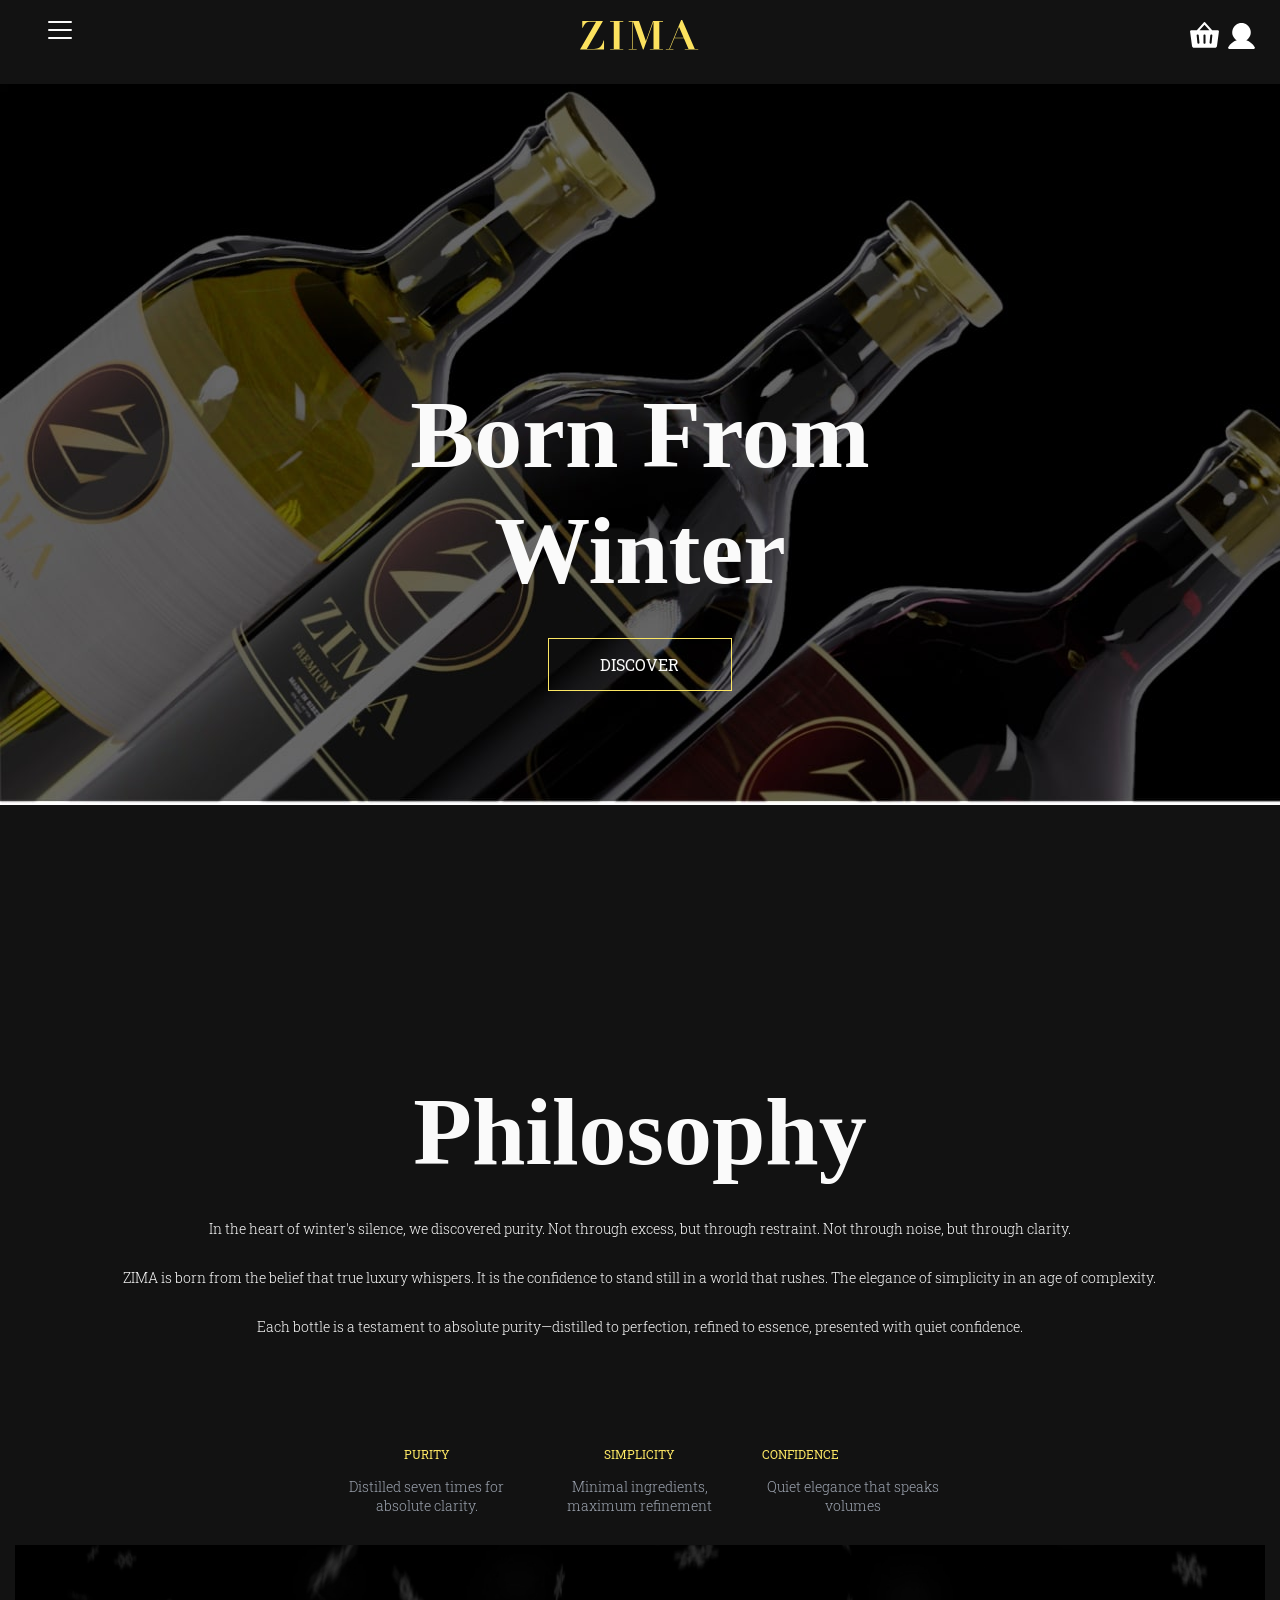
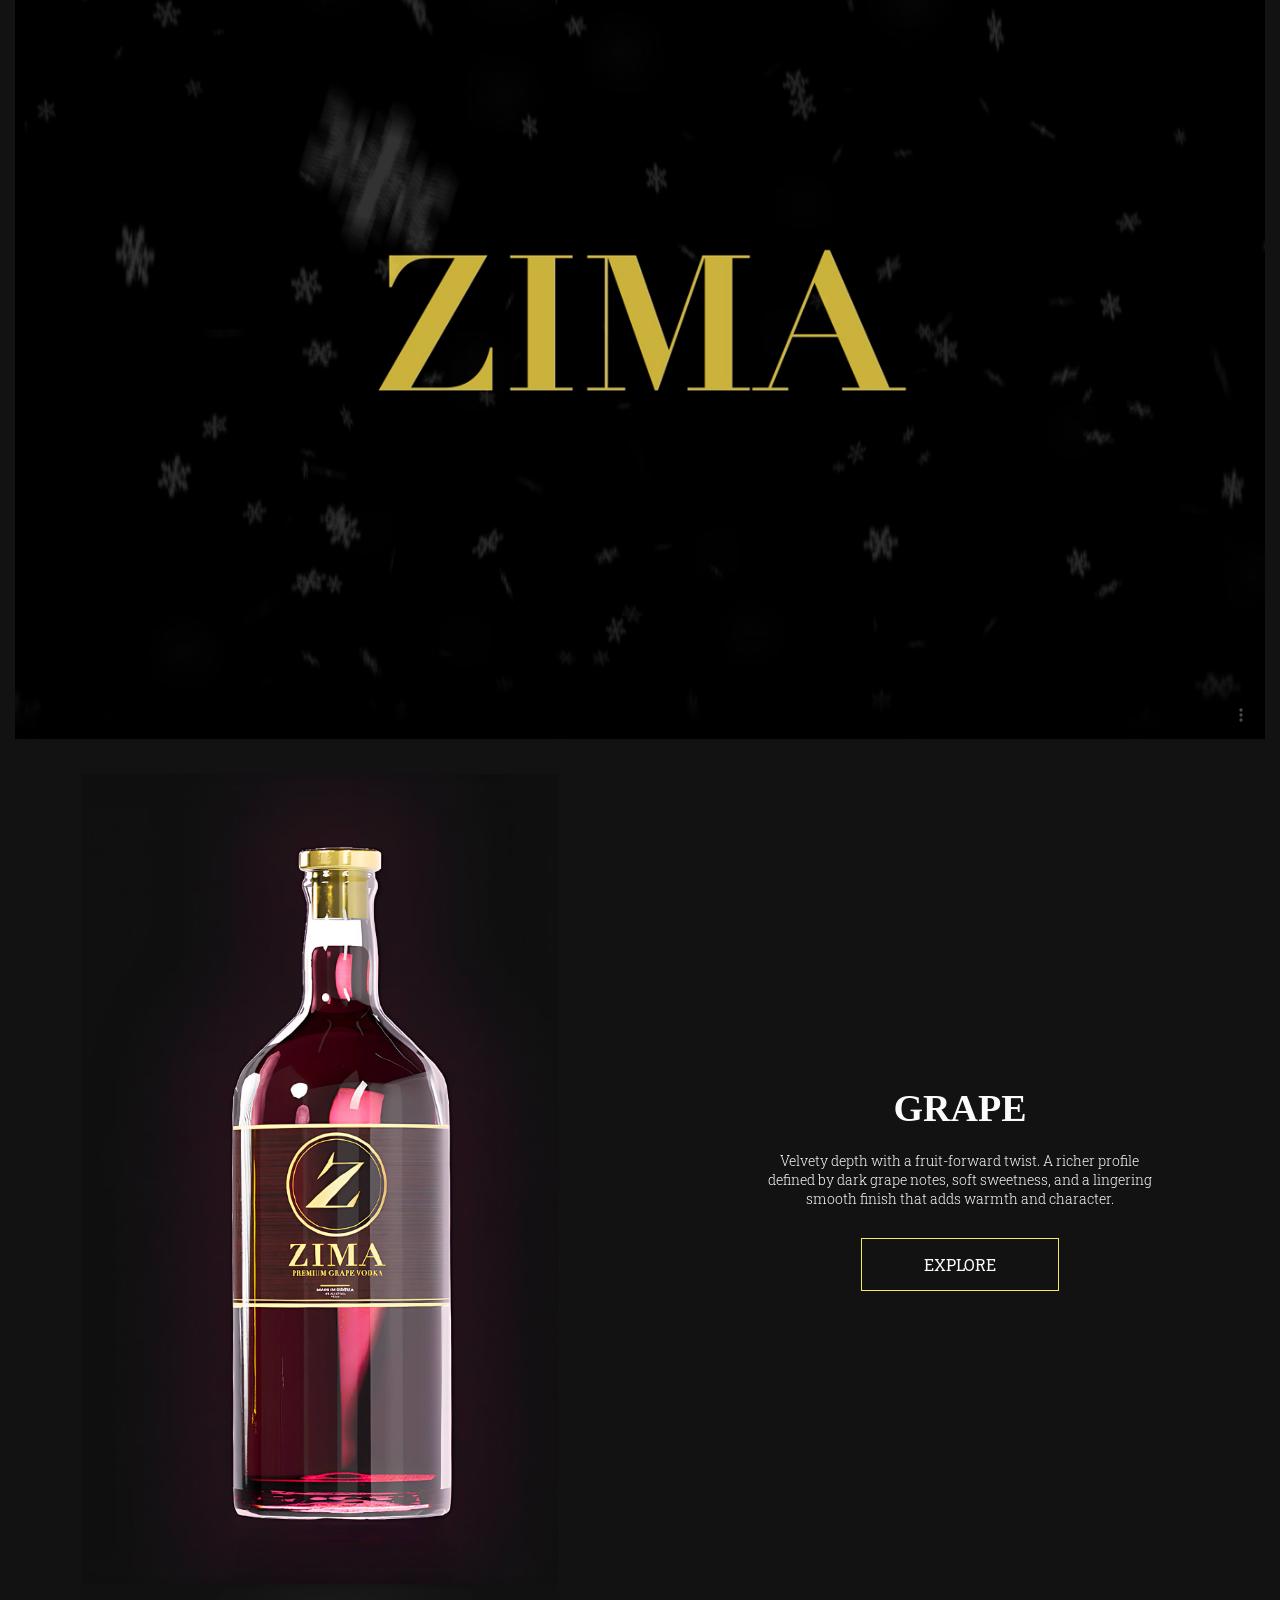
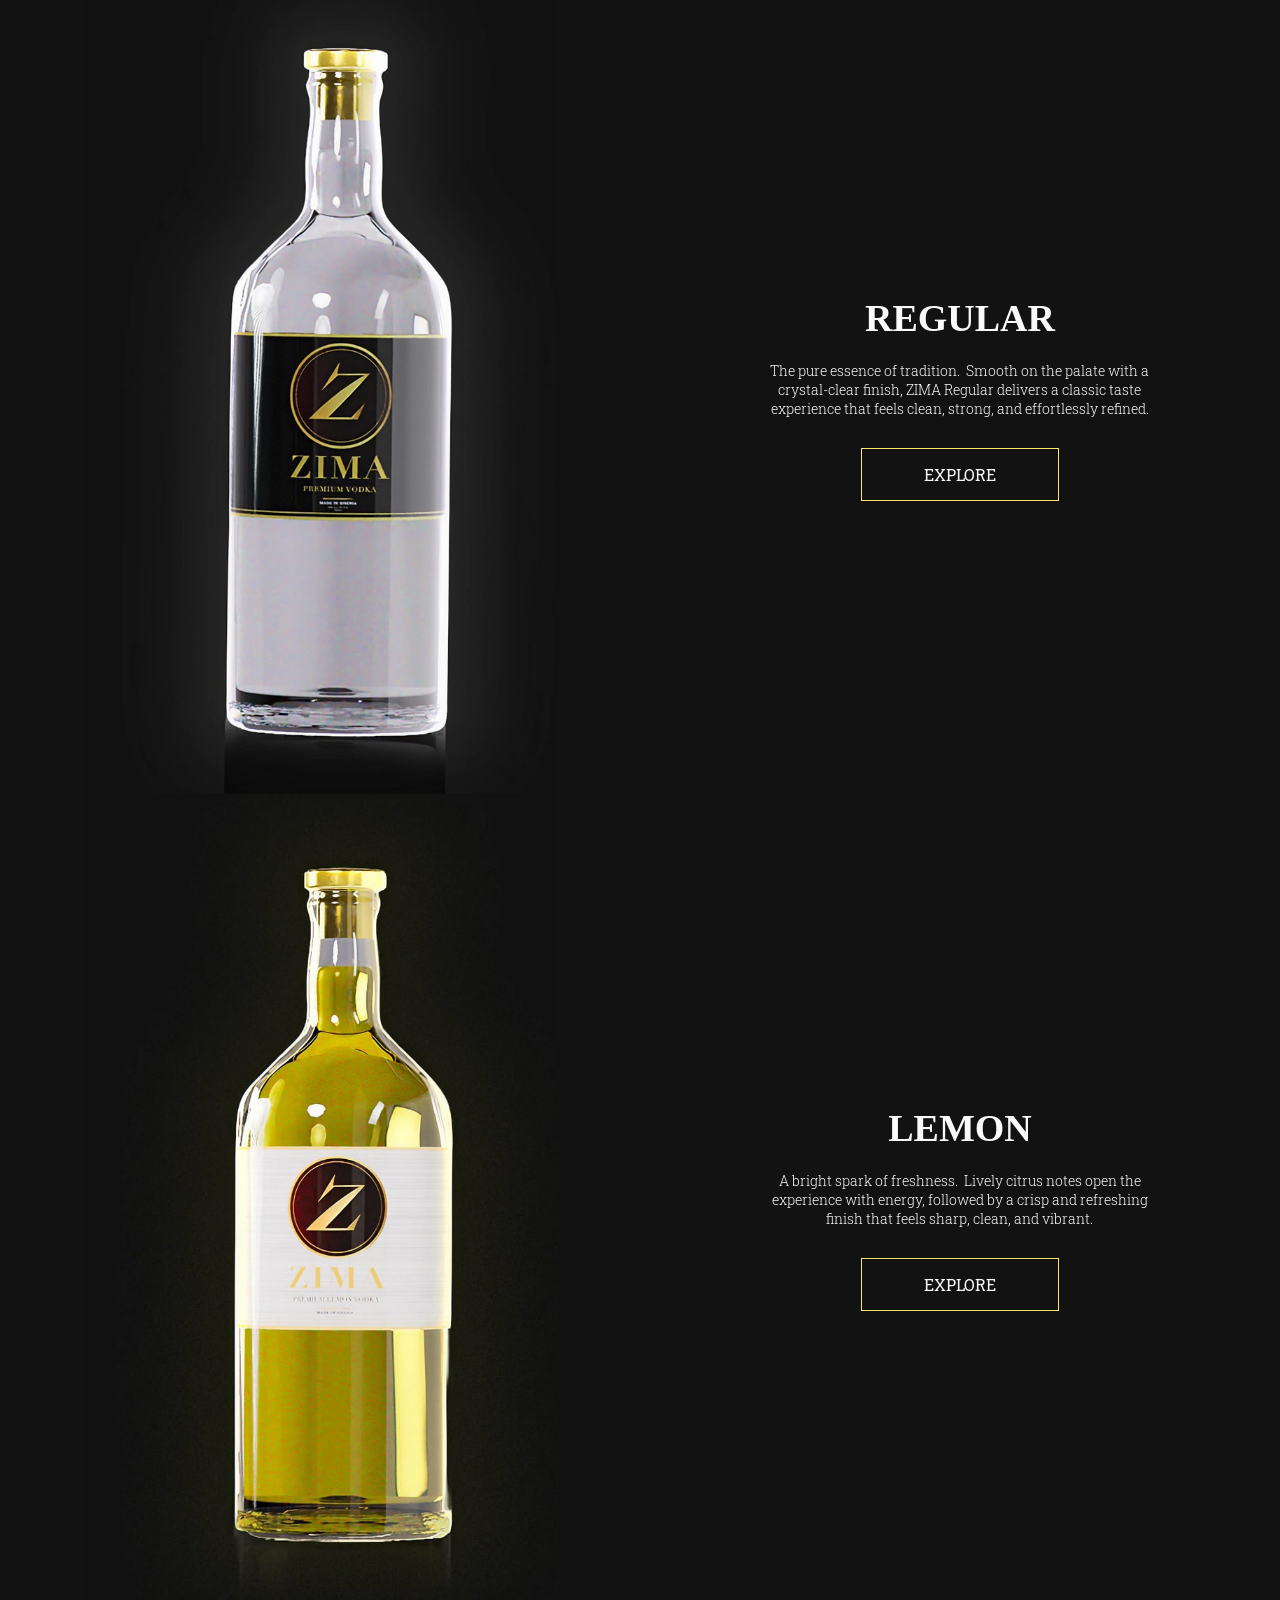
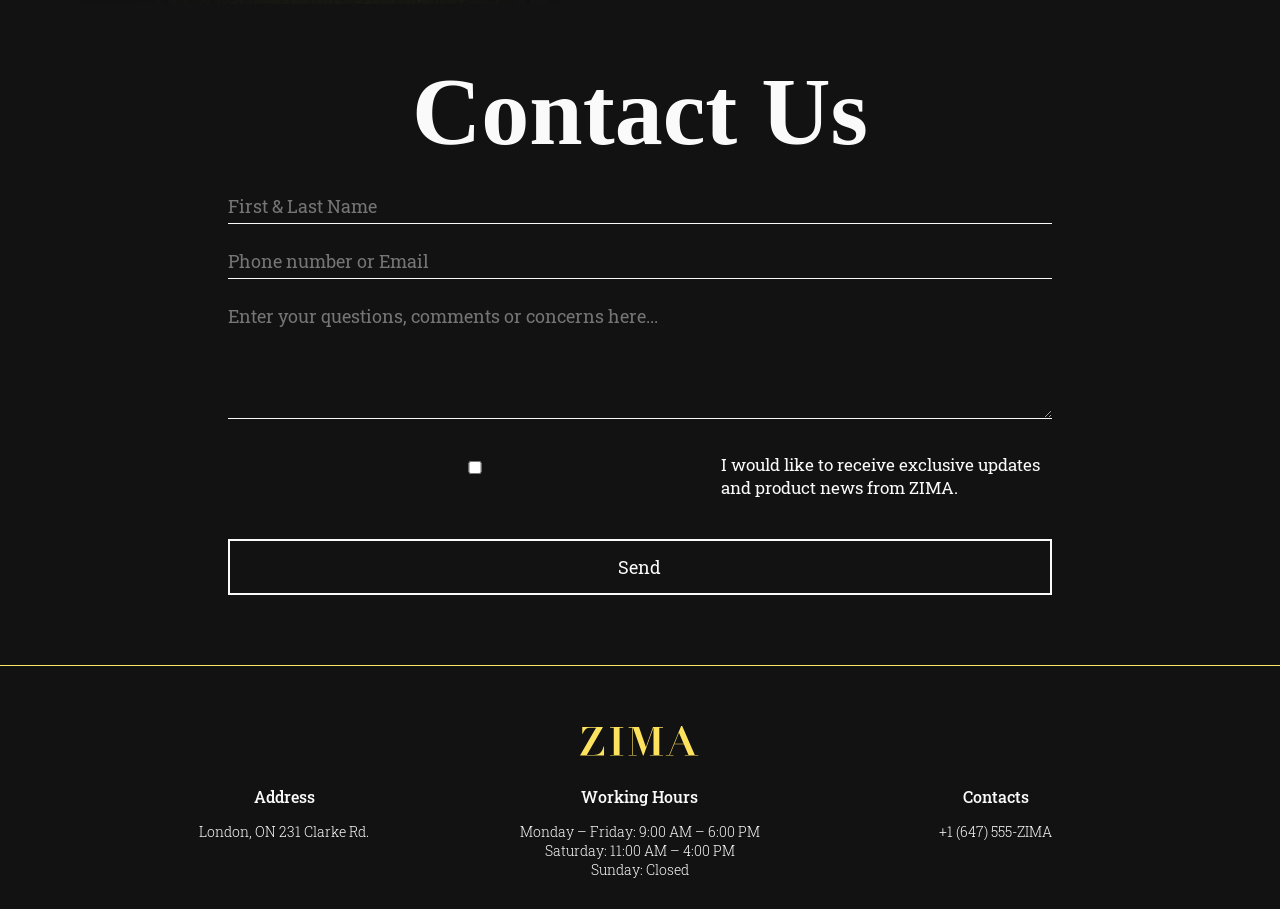
==== index.html @ f65a4633 "Home page RESPONSIVE Had to lock in and code it all in one session, sorry about that. Home page was " ====
<!DOCTYPE html>
<html lang="en">
<head>
    <meta charset="UTF-8">
    <meta name="viewport" content="width=device-width, initial-scale=1.0">
    <link rel="preconnect" href="https://fonts.googleapis.com">
    <link rel="preconnect" href="https://fonts.gstatic.com" crossorigin>
    <link href="https://fonts.googleapis.com/css2?family=GFS+Didot&family=Roboto+Slab:wght@100..900&display=swap" rel="stylesheet">
    <link href="css/main.css" rel="stylesheet">
    <link href="css/grid.css" rel="stylesheet">
    <title>This is ZIMA</title>
</head>
    <body>
        <header class="grid-con center-grid-con" id="nav">
            <h1 class="hidden">Welcome to Zima</h1>
            <nav id="main-nav" class="col-span-full t-col-start-1 t-col-span-2">
                <h2 class="visually-hidden">Main Navigation</h2>
                <button id="button"></button>
                <div id="menu-con">
                    <ul>
                        <li><a href="#">HOME</a></li>
                        <li><a href="#">OUR STORY</a></li>
                        <li><a href="#">CONTACT US</a></li>
                        <li><a href="#">PRODUCTS</a></li>
                        <li><a href="#">FAQ</a></li>
                    </ul>
                </div>
            </nav>
            <div id="logo" class="col-span-full t-col-start-3 t-col-span-3 l-col-start-6 l-col-span-2">
                <img src="images/ZIMA.svg" alt="Zima Logo">
            </div>
            <div class="m-hidden t-col-start-7 t-col-end-7 l-col-start-12 l-col-span-1 nav-icons">
                <img src="images/basket.svg" alt="basket icon">
                <img src="images/user.svg" alt="user profile icon">
            </div>
        </header>
        <main>
            <section id="hero">
                <div class="grid-con" id="home-hero">
                    <h2 class="col-span-full t-col-start-2 t-col-span-5 l-col-start-4 l-col-span-6 h2-main">
                        Born From Winter
                    </h2>
                    <div class="col-start-2 col-span-2 t-col-start-3 t-col-end-6 l-col-start-6 l-col-span-2 hero-btn">
                        <a href="#">DISCOVER</a>
                    </div>
                </div>
            </section>

            <section id="philosophy">
                <div class="grid-con">
                    <div class="ph-main col-span-full">
                        <h2 class="h2-main">
                            Philosophy
                        </h2>
                        <p class="p-main">
                            In the heart of winter's silence, we discovered purity. 
                            Not through excess, but through 
                            restraint. Not through noise, but through clarity.
                        </p>
                        <p class="p-main">ZIMA is born from the belief that true luxury whispers. It is the confidence to stand still in  a  world that rushes. 
                            The elegance of simplicity in an age of complexity.
                        </p>
                        <p class="p-main">Each bottle is a testament to absolute purity—distilled 
                            to perfection, refined to essence, 
                            presented with quiet confidence.
                        </p>
                    </div>
                    <div class="ph-card col-span-2 t-col-start-1 t-col-span-2 l-col-start-4 l-col-span-2">
                        <p class="p-dec">PURITY</p>
                        <p class="p-main">Distilled seven times for absolute 
                            clarity.
                        </p>
                    </div>
                    <div class="ph-card col-span-2 t-col-span-3 l-col-span-2">
                        <p class="p-dec">SIMPLICITY</p>
                        <p class="p-main">Minimal ingredients, maximum 
                            refinement
                        </p>
                    </div>
                    <div class="ph-card m-hidden t-col-span-2 l-col-span-2">
                        <p class="p-dec">CONFIDENCE</p>
                        <p class="p-main">Quiet elegance that speaks 
                            volumes
                        </p>
                    </div>
                </div>
            </section>
            <section id="main-video">
                <div class="grid-con">
                    <div class="video-con col-span-full">
                        <video 
                            id="hero-video"
                            muted 
                            poster="images/video-preview.jpg"
                            controls>

                            <source src="video/final_video_render.webm" type="video/webm">
                            <source src="video/final_video_render.mp4" type="video/mp4">
                        </video>
                    </div>
                </div>
            </section>
            <section id="main-cards">
                    <div class="grid-con" id="card-1">
                        <img src="images/desk_grape_ey3z3j/desk_grape_ey3z3j_c_scale,w_680.jpg" alt="grape flavour bottle" class="col-span-full t-col-span-3 l-col-span-6 card-img">
                        <div class="col-span-full t-col-span-4 l-col-start-8 card-div">
                            <h2 class="h2-main">
                                GRAPE
                            </h2>
                            <p class="p-main">
                                Velvety depth with a fruit-forward twist. A richer profile defined by dark grape notes, soft sweetness, and a lingering smooth finish that adds warmth and character.
                            </p>
                            <div class="hero-btn">
                                <a href="#">EXPLORE</a>
                            </div>
                        </div>
                    </div>
                    <div class="grid-con" id="card-2">
                        <img src="images/desk_regular_b3eu5h/desk_regular_b3eu5h_c_scale,w_680.jpg" alt="regular flavour bottle" class="col-span-full t-col-span-3 l-col-span-6 card-img">
                        <div class="col-span-full t-col-span-4 l-col-start-8 card-div">
                            <h2 class="h2-main">
                                REGULAR
                            </h2>
                            <p class="p-main">
The pure essence of tradition.  Smooth on the palate with a crystal-clear finish, ZIMA Regular delivers a classic taste experience that feels clean, strong, and effortlessly refined.                            </p>
                            <div class="hero-btn">
                                <a href="#">EXPLORE</a>
                            </div>
                        </div>
                    </div>
                    <div class="grid-con" id="card-3">
                        <img src="images/desk_lemon_q3nhhn/desk_lemon_q3nhhn_c_scale,w_680.jpg" alt="lemon flavour bottle" class="col-span-full t-col-span-3 l-col-span-6 card-img">
                        <div class="col-span-full t-col-span-4 l-col-start-8 card-div">
                            <h2 class="h2-main">
                                LEMON
                            </h2>
                            <p class="p-main">
A bright spark of freshness.  Lively citrus notes open the experience with energy, followed by a crisp and refreshing finish that feels sharp, clean, and vibrant.                            </p>
                            <div class="hero-btn">
                                <a href="#">EXPLORE</a>
                            </div>
                        </div>
                    </div>

            </section>
            <section id="contact" class="grid-con">
                <h2 class="h2-main col-span-full">Contact Us</h2>
                <div id="contact-hero-form" class="col-span-full l-col-start-3 l-col-span-8">
                <form action="email.php" method="POST" enctype="text/plain">
                    <input name="fullName" type="text" placeholder="First & Last Name">
                    <input name="contactInfo" type="text" required placeholder="Phone number or Email">
                    <textarea name="msg" placeholder="Enter your questions, comments or concerns here..."></textarea>
                    <label class="checkbox-label">
                        <input type="checkbox" name="newsletter" value="yes">
                            I would like to receive exclusive updates and product news from ZIMA.
                    </label>
                    <input name="submit" type="submit" value="Send">
                </form>
            </div>
            </section>
        </main>
        <footer>
            <div class="grid-con" id="footer-div">
                <div class="footer-img col-start-2 col-span-2 t-col-span-full">
                    <img src="images/ZIMA.svg" alt="zima logo">
                </div>
                
                <div class="footer-text col-span-full l-col-start-2 l-col-span-3">
                    <h3 class="h3-footer">
                        Address
                    </h3>
                    <p class="p-main">
                        London, ON
                        231 Clarke Rd.
                    </p>
                </div>
                <div class="footer-text col-span-full l-col-span-4">
                    <h3 class="h3-footer">
                        Working Hours
                    </h3>
                    <p class="p-main">
                        Monday – Friday: 9:00 AM – 6:00 PM <br> Saturday: 11:00 AM – 4:00 PM <br> Sunday: Closed
                    </p>
                </div>
                <div class="footer-text col-span-full l-col-span-3">
                    <h3 class="h3-footer">
                        Contacts
                    </h3>
                    <p class="p-main">
                        +1 (647) 555-ZIMA
                    </p>
                </div>
            </div>
        </footer>
        <script src="js/main.js"></script>   
    </body>
</html>
---- css/main.css ----
body {
    background-color: #121212;
}



a, ul, p {
    list-style-type: none;
    text-decoration: none;
    color: #fafafa;
    font-family: "Roboto Slab", serif;
}

#nav {
    margin-top: 20px;
}

#main-nav button {
   background: url(../images/menu.svg) center no-repeat;
   border: 0px;
   width: 90px;
   height: 20px;
   transition: all .5s ease;
   display: flex;
   align-items:flex-start;
}


#main-nav button.expanded {
   transform: rotate(90deg);
}

#menu-con {
   margin-top: 20px;
   display: none;
   margin-bottom: 20px;
}

#menu-con.slide-toggle {
   display:flex;
}


#logo {
    display: flex;
    justify-content: flex-start;
    align-items: center;
    margin-top: 20px;
}

#menu-con {
    margin-top: 20px;
   display: none;
   margin-bottom: 20px;
}

#hero {
    background-image: url(../images/desk_main_header_q8n7ln/desk_main_header_q8n7ln_c_scale\,w_1400.jpg);
    height: 100vh;
    background-size: inherit;
    background-repeat: no-repeat;
    display: flex;
    justify-content: center;
    flex-direction: column;
}

.h2-main {
    font-size: 50px;
    font-family: "Didot", serif;
    color: #fafafa;
    text-align: center;
    line-height: 1.2;
}

.p-main {
    color: #fafafa;
    font-size: 14px;
    font-weight: 300;
    text-align: center;
}

.ph-main p{
    margin-bottom: 30px;
}

.ph-main h2 {
    margin: 40px 0px 30px 0px;
}

#main-header {
    display:flex ;
    align-items: center;
}

.hero-btn {
    border: 1px solid #FCE764;
    padding: 15px 45px;
    text-align: center;
    margin-top: 30px;
    transition: all .5s ease-in-out;
}

.hero-btn:hover {
    background-color: #FCE764;
    transition: all .5s ease-in-out;
}

.ph-card {
    display: flex;
    justify-content: center;
    align-items: center;
    flex-direction: column;
}

.ph-card .p-main {
    color: #9CA3AF;
    margin-top: 15px;
}

.p-dec {
    color: #FCE764;
    font-size: 12px;
}

#main-video {
    margin: 30px 0px;
}

.card-div {
    display: flex;
    flex-direction: column;
    align-items: center;
    margin-top: 20px;
}

.card-div .hero-btn {
    width: 50%;
}

.card-div .p-main {
    margin-top: 20px;
}

.card-img {
    height: 67vh;
    margin: auto;
}

#contact {
    margin-top: 50px;
    padding-bottom: 50px;
    border-bottom: 1px solid #FCE764;
}

#contact .h2-main {
    margin-bottom: 20px;
}

#contact-hero-form input,#contact-hero-form textarea {
    font-family: 'Roboto Slab', serif;
    font-size: 18px;
    color: #fafafa;
    background: transparent;
    border: none;
    border-bottom: 1px solid #fafafa;
    padding: 5px 0;
    width: 100%;
    outline: none;
    margin-bottom: 20px;
}


#contact-hero-form input:focus, #contact-hero-form textarea:focus {
    border-bottom-color: #FCE764;
}

#contact-hero-form textarea {
    resize: vertical;
    min-height: 120px;
}

#contact-hero-form input[type="submit"] {
    background: transparent;
    color: #fafafa;
    border: 2px solid #fafafa;
    padding: 14px 40px;
    font-family: 'Roboto Slab', serif;
    font-size: 18px;
    margin-top: 20px;
    cursor: pointer;
}

#contact-hero-form input[type="submit"]:hover {
    background: #fafafa;
    color: #121212;
}
.checkbox-label {
    display: flex;
    align-items: center;
    font-family: 'Roboto Slab', serif;
    font-size: 17px;
    color: #fafafa;
    cursor: pointer;
    margin: 10px 0 20px 0;
}

.checkbox-label input {
    width: 10px;
}

footer {
    padding: 30px;
}

.h3-footer {
    font-size: 16px;
    font-weight: 500;
    font-family: 'Roboto Slab', serif;
    color: #fafafa;
    text-align: center;
    margin: 30px 0px 15px 0px;
}

.footer-img {
    display: flex;
    justify-content: center;
    align-items: center;
    margin-top: 30px;
}

@media screen and (min-width: 700px) {



    #logo {
        height: 64px;
        justify-content: center;
        align-items: flex-start;
        margin-top: 0px;
    }

    .nav-icons {
        display: flex;
        flex-direction: row;
        justify-content: flex-end;
        align-items: flex-start;
    }

    .h2-main {
        font-size: 96px;
    }

    .card-div {
        align-self: center;
    }

    .card-div .h2-main {
        font-size: 38px;
    }

    .ph-main {
        margin-top: 50px;
        padding-left: 100px;
        padding-right: 100px;
    }
    
}

@media screen and (min-width: 1200px) {
    .ph-card {
        margin-top: 80px;
    }

    .card-img {
        height: 90vh;
    }
}
---- css/grid.css ----
/* ---General rules - scales images, videos to size of container--- */
img, embed, object, video, picture {
  max-width: 100%; 
}

/* ---Change the way the box model works, tells the browser to account for any border and padding in the values you specify for an element's width and height.--- */

html {
  box-sizing: border-box; 
}

*, *::before, *::after {
  box-sizing: inherit; 
}

/* ---Mini CSS reset--- */

body, p, h1, h2, h3, h4, h5 {
   margin: 0px; 
   padding: 0px;
}

/* ---Utility Classes--- */

.hidden {
   display: none;
}

.m-hidden {
    display: none;
}

.visually-hidden:not(:focus):not(:active) {
   position: absolute !important; 
   width: 1px !important; 
   height: 1px !important; 
   padding: 0 !important; 
   margin: -1px !important; 
   overflow: hidden !important; 
   clip-path: inset(50%); 
   white-space: nowrap !important; 
   border: 0 !important; 
}

.image-placeholder {
  width: 100%;
  background-color: #eee;
  border: 2px dashed #aaa;
  aspect-ratio: 16/9;
}

.box {
   background-color: #9a2018;
   color: #fff;
   padding: 20px;
   text-align: center;
   margin-top: 10px;
   margin-bottom:10px;
 }

 .center-grid-con {
   margin: 0 auto;
}

 .full-width-grid-con {
   /* set this container as a grid, with 3 columns
   the other grid will sit in the middle column, this allows for overlapping content */
   display: grid; 
	grid-template-columns: 1fr minmax(0, 1200px) 1fr;  
}

/* ---Mobile Library Grid Styles--- */

 .grid-con { 
   display: grid;
   grid-template-columns: repeat(4, minmax(0, 1fr));
   grid-column-gap: 30px;
   max-width: 1200px;
   padding-left: 15px;
   padding-right: 15px;
}

.col-span-1   {grid-column: span 1 / span 1;}
.col-span-2   {grid-column: span 2 / span 2;}
.col-span-3   {grid-column: span 3 / span 3;}
.col-span-4   {grid-column: span 4 / span 4;}
.col-span-full {grid-column: 1 / -1;}

.col-start-1  {grid-column-start: 1;}
.col-start-2  {grid-column-start: 2;}
.col-start-3  {grid-column-start: 3;}
.col-start-4  {grid-column-start: 4;}

.col-end-1 {grid-column-end: 1;}
.col-end-2 {grid-column-end: 2;}
.col-end-3 {grid-column-end: 3;}
.col-end-4 {grid-column-end: 4;}
.col-end-5 {grid-column-end: 5;}
.col-span-1   {grid-column: span 1 / span 1;}
.col-span-2   {grid-column: span 2 / span 2;}
.col-span-3   {grid-column: span 3 / span 3;}
.col-span-4   {grid-column: span 4 / span 4;}
.col-span-full {grid-column: 1 / -1;}

.col-start-1  {grid-column-start: 1;}
.col-start-2  {grid-column-start: 2;}
.col-start-3  {grid-column-start: 3;}
.col-start-4  {grid-column-start: 4;}

.col-end-1 {grid-column-end: 1;}
.col-end-2 {grid-column-end: 2;}
.col-end-3 {grid-column-end: 3;}
.col-end-4 {grid-column-end: 4;}
.col-end-5 {grid-column-end: 5;}


/* ---Tablet Library Grid Styles--- */
@media screen and (min-width: 700px) {


    .m-hidden {
        display: block;
    }
    
    .grid-con { 
        grid-template-columns: repeat(7, minmax(0, 1fr));
        max-width: 900px;
     }

    .t-col-span-1 {grid-column: span 1 / span 1;}
    .t-col-span-2 {grid-column: span 2 / span 2;}
    .t-col-span-3 {grid-column: span 3 / span 3;}
    .t-col-span-4 {grid-column: span 4 / span 4;}
    .t-col-span-5 {grid-column: span 5 / span 5;}
    .t-col-span-6 {grid-column: span 6 / span 6;}
    .t-col-span-7 {grid-column: span 7 / span 7;}
    .t-col-span-full {grid-column: 1 / -1;}


    .t-col-start-1   {grid-column-start: 1;}
    .t-col-start-2   {grid-column-start: 2;}
    .t-col-start-3   {grid-column-start: 3;}
    .t-col-start-4   {grid-column-start: 4;}
    .t-col-start-5   {grid-column-start: 5;}
    .t-col-start-6   {grid-column-start: 6;}
    .t-col-start-7   {grid-column-start: 7;}

    .t-col-end-1  {grid-column-end: 1;}
    .t-col-end-2  {grid-column-end: 2;}
    .t-col-end-3  {grid-column-end: 3;}
    .t-col-end-4  {grid-column-end: 4;}
    .t-col-end-5  {grid-column-end: 5;}
    .t-col-end-6  {grid-column-end: 6;}
    .t-col-end-7  {grid-column-end: 7;}
 }

/* ---Desktop Library Grid Styles--- */

@media screen and (min-width: 1200px) { 

    .grid-con { 
       grid-template-columns: repeat(12, minmax(0, 1fr));
       max-width: 1300px;
    }
 
    .l-col-span-1 {grid-column: span 1 / span 1;}
    .l-col-span-2 {grid-column: span 2 / span 2;}
    .l-col-span-3 {grid-column: span 3 / span 3;}
    .l-col-span-4 {grid-column: span 4 / span 4;}
    .l-col-span-5 {grid-column: span 5 / span 5;}
    .l-col-span-6 {grid-column: span 6 / span 6;}
    .l-col-span-7 {grid-column: span 7 / span 7;}
    .l-col-span-8 {grid-column: span 8 / span 8;}
    .l-col-span-9 {grid-column: span 9 / span 9;}
    .l-col-span-10 {grid-column: span 10 / span 10;}
    .l-col-span-11 {grid-column: span 11 / span 11;}
    .l-col-span-12 {grid-column: span 12 / span 12;}
    .l-col-span-full {grid-column: 1 / -1;}
 
    .l-col-start-1   {grid-column-start: 1;}
    .l-col-start-2   {grid-column-start: 2;}
    .l-col-start-3   {grid-column-start: 3;}
    .l-col-start-4   {grid-column-start: 4;}
    .l-col-start-5   {grid-column-start: 5;}
    .l-col-start-6   {grid-column-start: 6;}
    .l-col-start-7   {grid-column-start: 7;}
    .l-col-start-8   {grid-column-start: 8;}
    .l-col-start-9   {grid-column-start: 9;}
    .l-col-start-10  {grid-column-start: 10;}
    .l-col-start-11  {grid-column-start: 11;}
    .l-col-start-12  {grid-column-start: 12;}
    .l-col-start-13  {grid-column-start: 13;}
 
    .l-col-end-1  {grid-column-end: 1;}
    .l-col-end-2  {grid-column-end: 2;}
    .l-col-end-3  {grid-column-end: 3;}
    .l-col-end-4  {grid-column-end: 4;}
    .l-col-end-5  {grid-column-end: 5;}
    .l-col-end-6  {grid-column-end: 6;}
    .l-col-end-7  {grid-column-end: 7;}
    .l-col-end-8  {grid-column-end: 8;}
    .l-col-end-9  {grid-column-end: 9;}
    .l-col-end-10 {grid-column-end: 10;}
    .l-col-end-11 {grid-column-end: 11;}
    .l-col-end-12 {grid-column-end: 12;}
    .l-col-end-13 {grid-column-end: 13;}
 }

/* ---X-Large Desktop Library Grid Styles--- */

@media screen and (min-width: 1920px) { 

   .grid-con { 
      grid-column-gap: 34px;
      padding-left: 17px;
      padding-right: 17px;
   }

     .xl-col-span-1  { grid-column: span 1; }
  .xl-col-span-2  { grid-column: span 2; }
  .xl-col-span-3  { grid-column: span 3; }
  .xl-col-span-4  { grid-column: span 4; }
  .xl-col-span-5  { grid-column: span 5; }
  .xl-col-span-6  { grid-column: span 6; }
  .xl-col-span-7  { grid-column: span 7; }
  .xl-col-span-8  { grid-column: span 8; }
  .xl-col-span-9  { grid-column: span 9; }
  .xl-col-span-10 { grid-column: span 10; }
  .xl-col-span-11 { grid-column: span 11; }
  .xl-col-span-12 { grid-column: span 12; }
  .xl-col-span-full { grid-column: 1 / -1; }

   .xl-col-start-1	{grid-column-start: 1;}
   .xl-col-start-2	{grid-column-start: 2;}
   .xl-col-start-3	{grid-column-start: 3;}
   .xl-col-start-4	{grid-column-start: 4;}
   .xl-col-start-5	{grid-column-start: 5;}
   .xl-col-start-6	{grid-column-start: 6;}
   .xl-col-start-7	{grid-column-start: 7;}
   .xl-col-start-8	{grid-column-start: 8;}
   .xl-col-start-9	{grid-column-start: 9;}
   .xl-col-start-10	{grid-column-start: 10;}
   .xl-col-start-11	{grid-column-start: 11;}
   .xl-col-start-12	{grid-column-start: 12;}
   .xl-col-start-13	{grid-column-start: 13;}

   .xl-col-end-1	{grid-column-end: 1;}
   .xl-col-end-2	{grid-column-end: 2;}
   .xl-col-end-3	{grid-column-end: 3;}
   .xl-col-end-4	{grid-column-end: 4;}
   .xl-col-end-5	{grid-column-end: 5;}
   .xl-col-end-6	{grid-column-end: 6;}
   .xl-col-end-7	{grid-column-end: 7;}
   .xl-col-end-8	{grid-column-end: 8;}
   .xl-col-end-9	{grid-column-end: 9;}
   .xl-col-end-10	{grid-column-end: 10;}
   .xl-col-end-11	{grid-column-end: 11;}
   .xl-col-end-12	{grid-column-end: 12;}
   .xl-col-end-13	{grid-column-end: 13;}
}
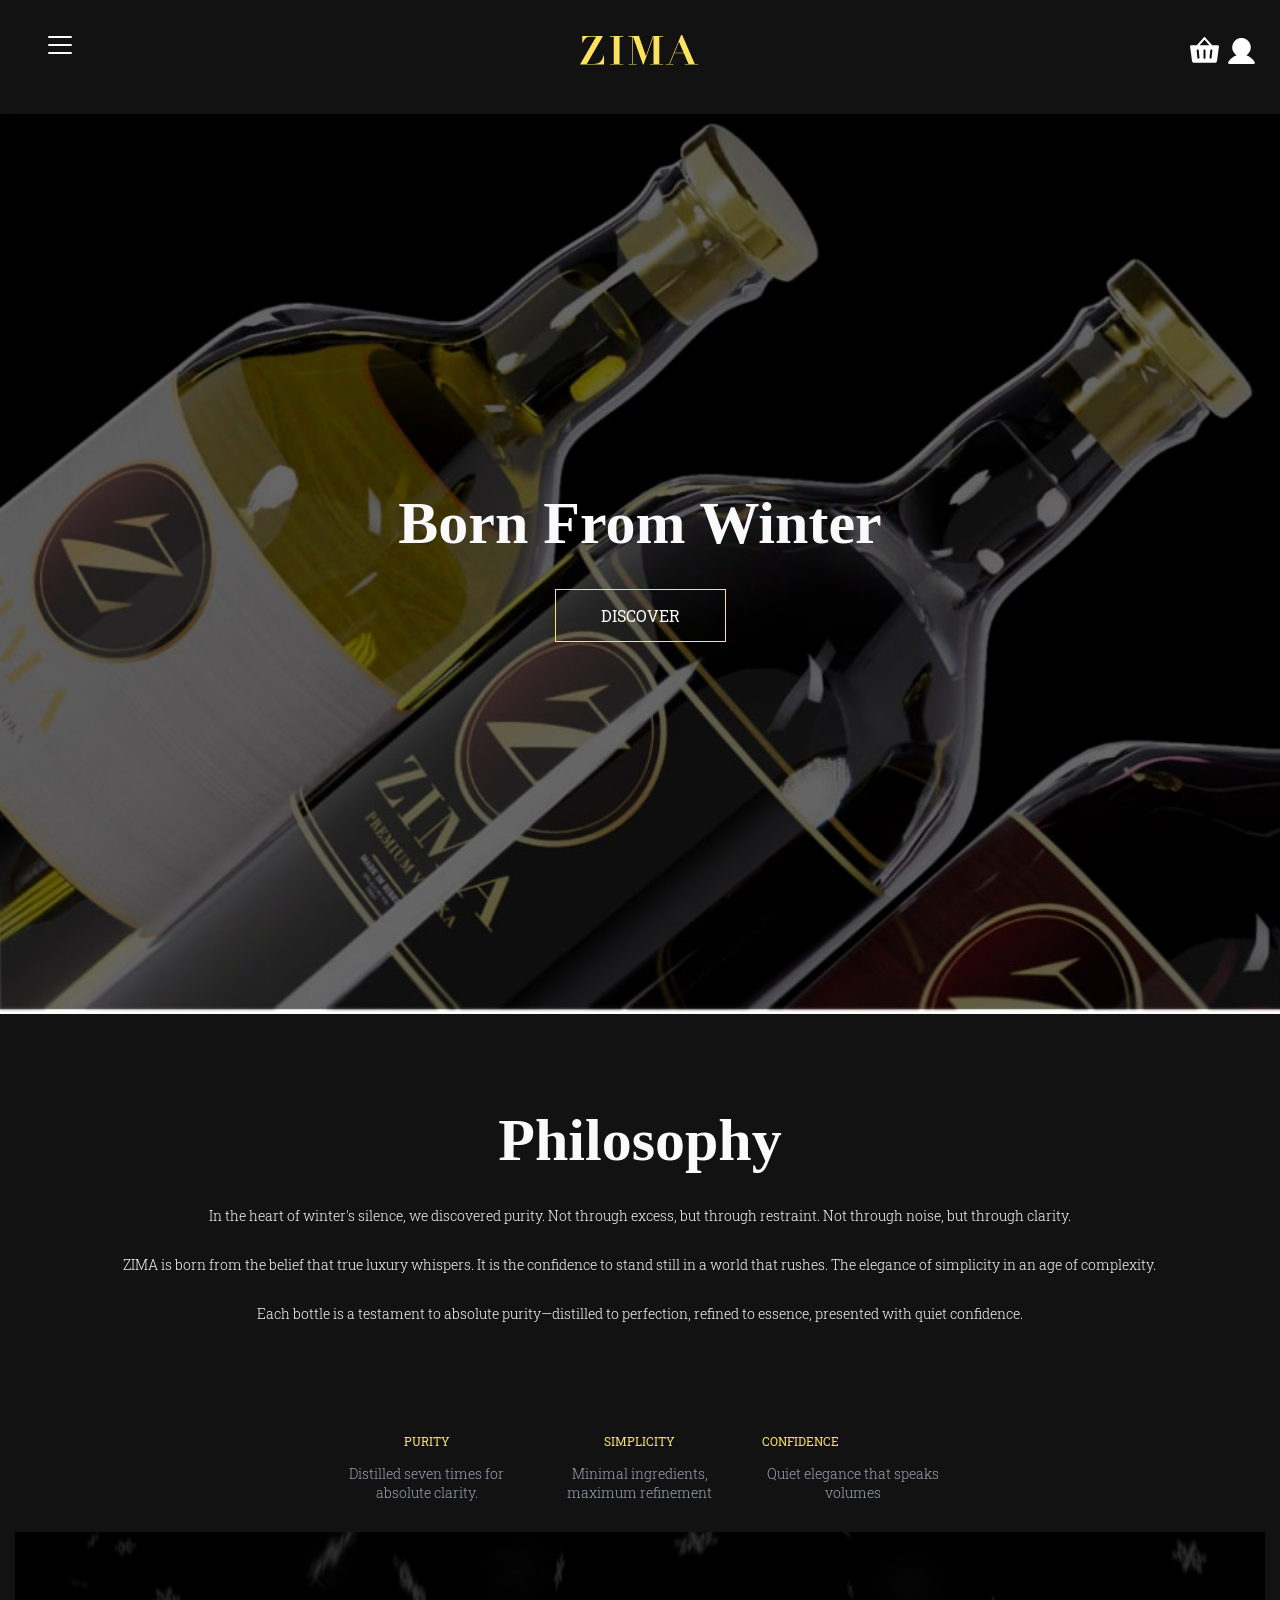
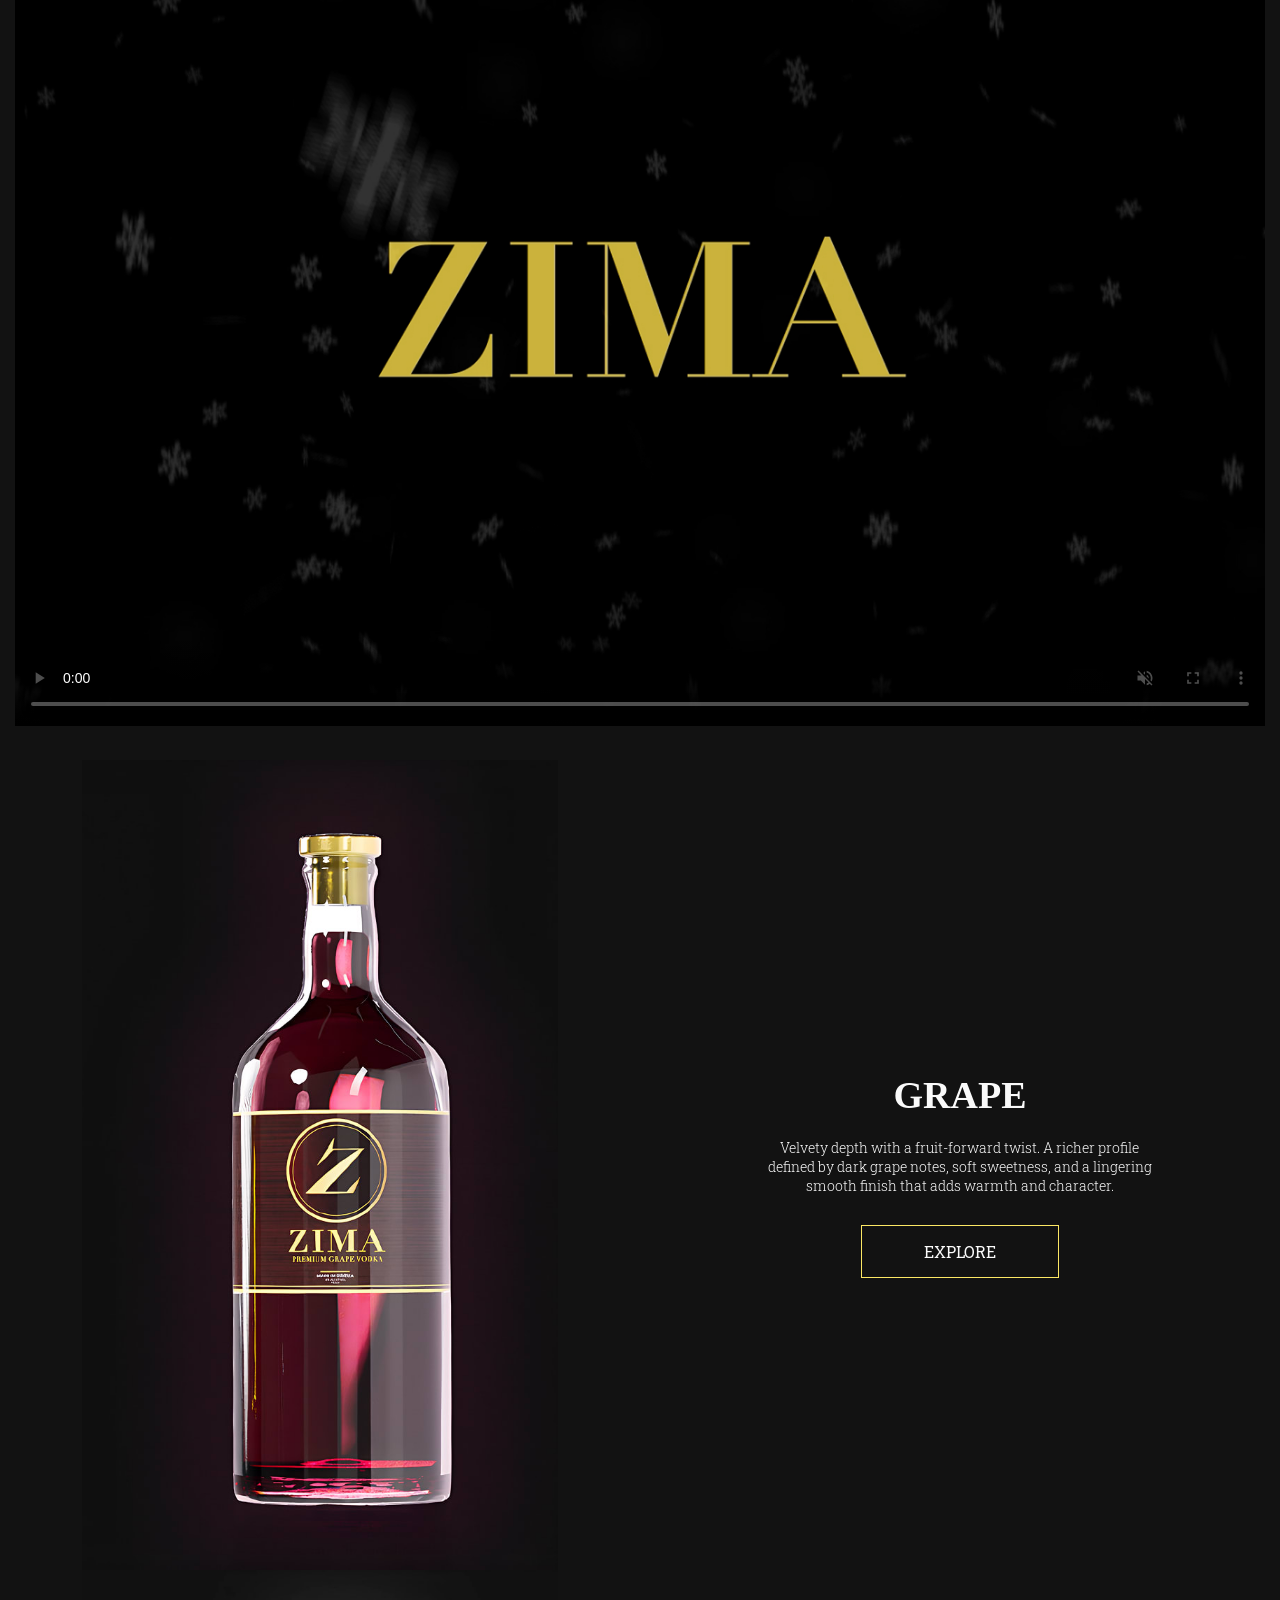
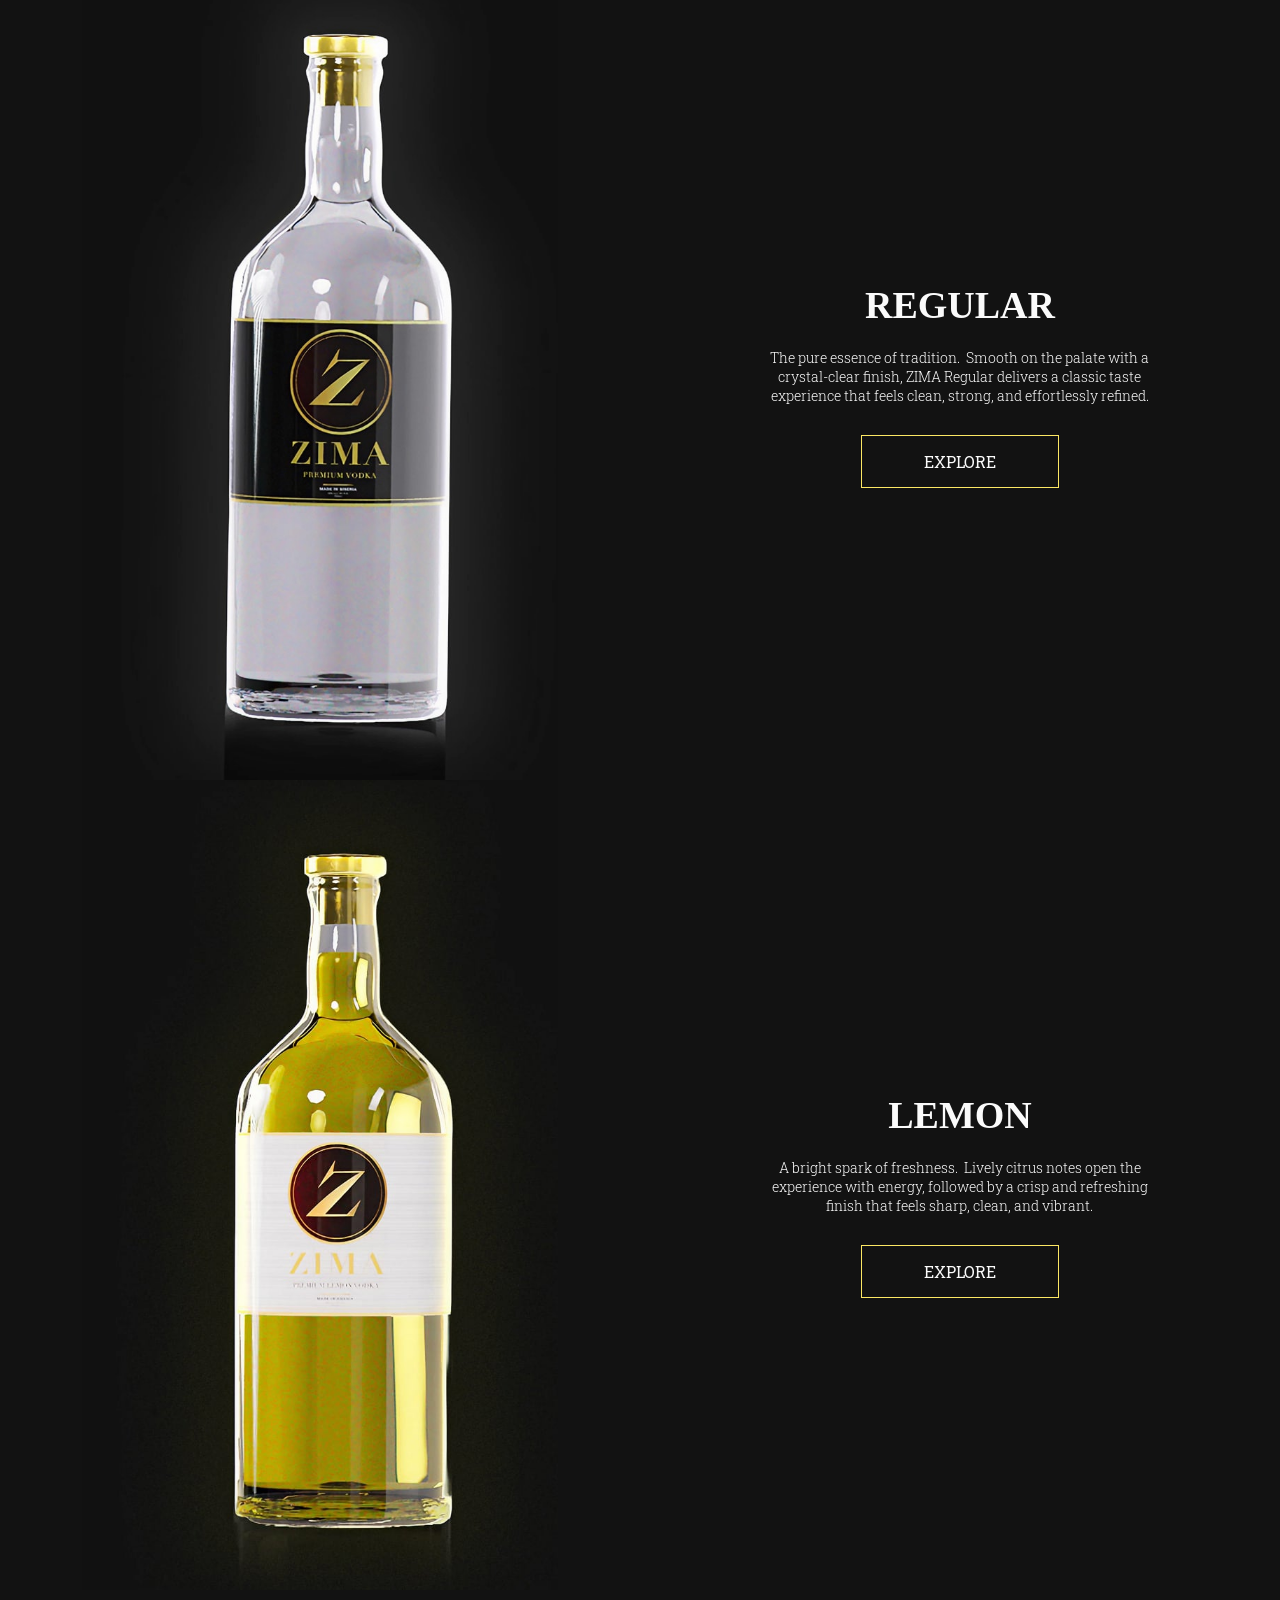
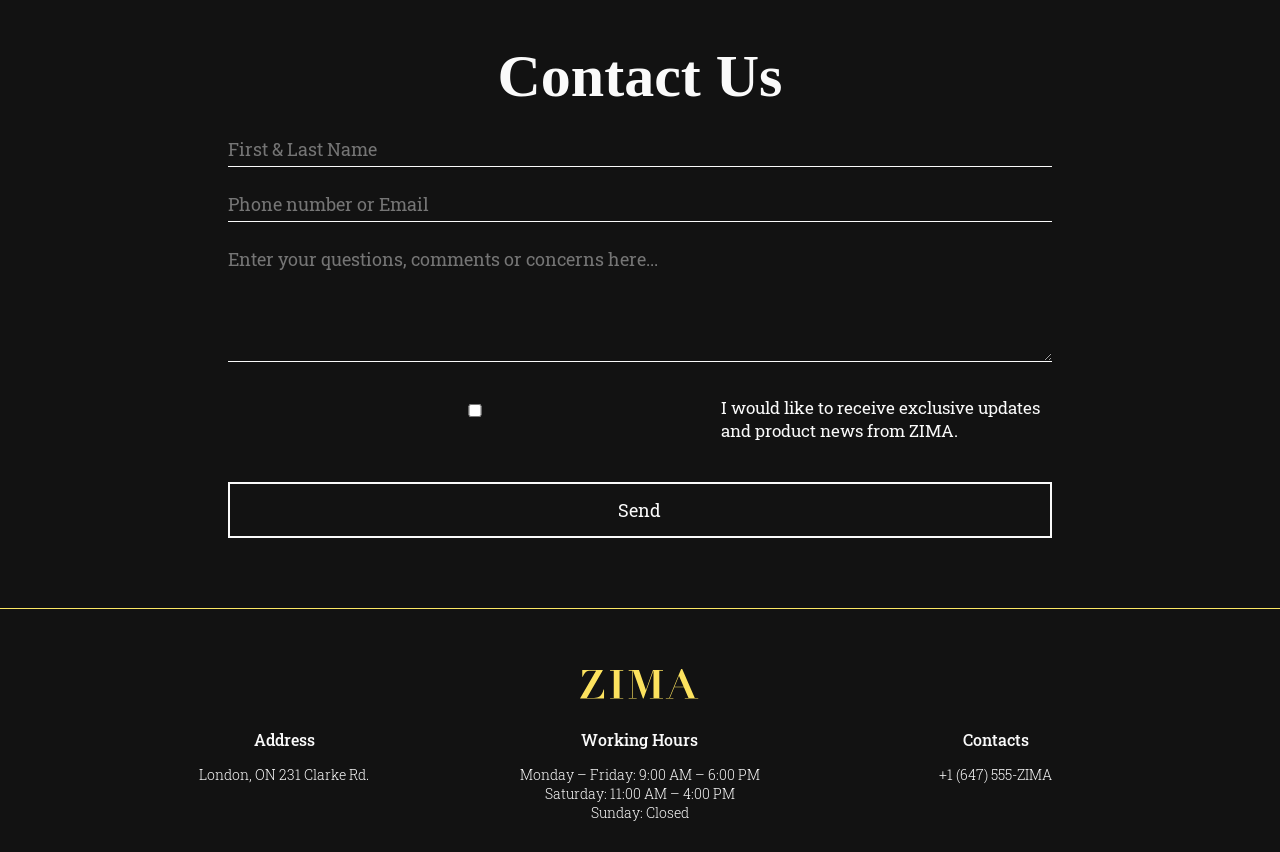
==== commit dcb9266f: "Finished Products Page Finished the final functionality, made fully responsive across all pages." ====
--- a/index.html
+++ b/index.html
@@ -8,7 +8,7 @@
     <link href="https://fonts.googleapis.com/css2?family=GFS+Didot&family=Roboto+Slab:wght@100..900&display=swap" rel="stylesheet">
     <link href="css/main.css" rel="stylesheet">
     <link href="css/grid.css" rel="stylesheet">
-    <title>This is ZIMA</title>
+    <title>This is ZIMA: Home</title>
 </head>
     <body>
         <header class="grid-con center-grid-con" id="nav">
@@ -18,10 +18,10 @@
                 <button id="button"></button>
                 <div id="menu-con">
                     <ul>
-                        <li><a href="#">HOME</a></li>
-                        <li><a href="#">OUR STORY</a></li>
+                        <li><a href="index.html">HOME</a></li>
+                        <li><a href="about-us.html">OUR STORY</a></li>
                         <li><a href="#">CONTACT US</a></li>
-                        <li><a href="#">PRODUCTS</a></li>
+                        <li><a href="regular.html">PRODUCTS</a></li>
                         <li><a href="#">FAQ</a></li>
                     </ul>
                 </div>
@@ -125,7 +125,7 @@
 The pure essence of tradition.   Smooth on the palate with a crystal-clear finish, ZIMA Regular delivers a classic taste experience that feels clean, strong, and effortlessly refined.                            </p>
                             <div class="hero-btn">
-                                <a href="#">EXPLORE</a>
+                                <a href="regular.html">EXPLORE</a>
                             </div>
                         </div>
                     </div>
--- a/css/main.css
+++ b/css/main.css
@@ -13,6 +13,7 @@
 
 #nav {
     margin-top: 20px;
+    padding: 15px;
 }
 
 #main-nav button {
@@ -54,15 +55,33 @@
    margin-bottom: 20px;
 }
 
-#hero {
+#hero, #about-hero, #regular-hero, .features {
     background-image: url(../images/desk_main_header_q8n7ln/desk_main_header_q8n7ln_c_scale\,w_1400.jpg);
     height: 100vh;
-    background-size: inherit;
+    background-size: cover;
     background-repeat: no-repeat;
     display: flex;
     justify-content: center;
     flex-direction: column;
 }
+
+#about-hero {
+    background-image: url(../images/desk_about_header_jlxucr/desk_about_header_jlxucr_c_scale\,w_1263.jpg);
+}
+
+#regular-hero {
+    background-image: linear-gradient(rgba(0, 0, 0, 0.45), rgba(0, 0, 0, 0.45)), url(../images/desk_lemon_header_ngw4ui/desk_lemon_header_ngw4ui_c_scale\,w_1400.jpg);
+    background-size: cover;
+    background-position: center;
+}
+
+.features {
+    background-image: url(../images/desk_regular_b3eu5h/desk_regular_b3eu5h_c_scale,w_680.jpg);
+    background-position: center;
+    background-size: contain;
+}
+
+
 
 .h2-main {
     font-size: 50px;
@@ -228,6 +247,120 @@
     margin-top: 30px;
 }
 
+#story-div .p-main {
+    margin-bottom: 30px;
+    text-align: left;
+}
+
+#story-div .p-dec {
+    margin-bottom: 30px;
+    text-align: right;
+}
+
+.about-img {
+    margin-top: 30px;
+    margin-bottom: 30px;
+}
+
+#product-text {
+    margin-top: 50px;
+}
+
+#product-text .p-main {
+    margin-bottom: 15px;
+}
+
+.features {
+    height: 80vh;
+}
+
+.circle {
+    height: 50px;
+    width: 50px;
+    background-color: #fafafa;
+    border-radius: 50px;
+    margin-bottom: 30px;
+    cursor: pointer;
+    transition: all .5s ease-in-out;
+}
+
+.circle:hover {
+    background-color: #FCE764;
+    transition: all .5s ease-in-out;
+}
+
+
+#features .h2-main, #features .p-main {
+    text-align: left;
+}
+
+.features-box {
+    height: 15vh;
+    padding: 15px;
+    background-color: #FCE764;
+    margin-bottom: 30px;
+}
+
+.features-box .p-main {
+        color: #121212;
+}
+
+.features-list {
+    display: flex;
+    flex-direction: column;
+    align-items: flex-start;
+    margin-top: 30px;
+    padding-top: 30px;
+    padding-bottom: 30px;
+    border-top: 1px solid #FCE764;
+    border-bottom: 1px solid #FCE764;
+}
+
+.list-item {
+    display: flex;
+    flex-direction: column;
+    align-items: flex-start;
+}
+
+.list-item .p-dec {
+    margin-top: 20px;
+    margin-bottom: 5px;
+}
+
+#slider-container{
+    overflow:hidden;
+    position:relative
+}
+
+#image-slider{
+    display:flex;
+    transition:transform .5s ease-in-out
+}
+
+.slider-image{
+    max-width:100%;
+    height:auto
+}
+
+#prev-btn,#next-btn{
+    position:absolute;
+    top:50%;
+    transform:translateY(-50%);
+    font-size:20px;cursor:
+    pointer;padding:20px;
+    border:none;
+    border-radius: 20px;
+}
+
+#prev-btn{
+    left:0px
+}
+
+#next-btn{
+    right:0px
+}
+
+
 @media screen and (min-width: 700px) {
 
 
@@ -254,8 +387,12 @@
         align-self: center;
     }
 
-    .card-div .h2-main {
+    .card-div .h2-main  {
         font-size: 38px;
+    }
+
+    #story-div .h2-main {
+        margin-bottom: 30px;
     }
 
     .ph-main {
@@ -263,10 +400,15 @@
         padding-left: 100px;
         padding-right: 100px;
     }
+
     
 }
 
 @media screen and (min-width: 1200px) {
+    .h2-main {
+        font-size: 60px;
+    }
+
     .ph-card {
         margin-top: 80px;
     }
@@ -274,5 +416,8 @@
     .card-img {
         height: 90vh;
     }
-}
-
+    .about-img {
+    margin: 0;
+}
+}
+
--- a/css/grid.css
+++ b/css/grid.css
@@ -29,6 +29,15 @@
 .m-hidden {
     display: none;
 }
+
+.t-hidden {
+    display: none;
+}
+
+.d-hidden {
+    display: block;
+}
+
 
 .visually-hidden:not(:focus):not(:active) {
    position: absolute !important; 
@@ -75,9 +84,10 @@
    display: grid;
    grid-template-columns: repeat(4, minmax(0, 1fr));
    grid-column-gap: 30px;
-   max-width: 1200px;
+   max-width: 700px;
    padding-left: 15px;
    padding-right: 15px;
+   margin: 0 auto;
 }
 
 .col-span-1   {grid-column: span 1 / span 1;}
@@ -121,10 +131,16 @@
     .m-hidden {
         display: block;
     }
+
+    .t-hidden {
+    display: none;
+}
     
+
+
     .grid-con { 
         grid-template-columns: repeat(7, minmax(0, 1fr));
-        max-width: 900px;
+        max-width: 1200px;
      }
 
     .t-col-span-1 {grid-column: span 1 / span 1;}
@@ -158,9 +174,18 @@
 
 @media screen and (min-width: 1200px) { 
 
+     .t-hidden {
+        display: block;
+    }
+
+    .d-hidden {
+    display: none;
+}
+
+   
     .grid-con { 
        grid-template-columns: repeat(12, minmax(0, 1fr));
-       max-width: 1300px;
+       max-width: 1480px;
     }
  
     .l-col-span-1 {grid-column: span 1 / span 1;}
